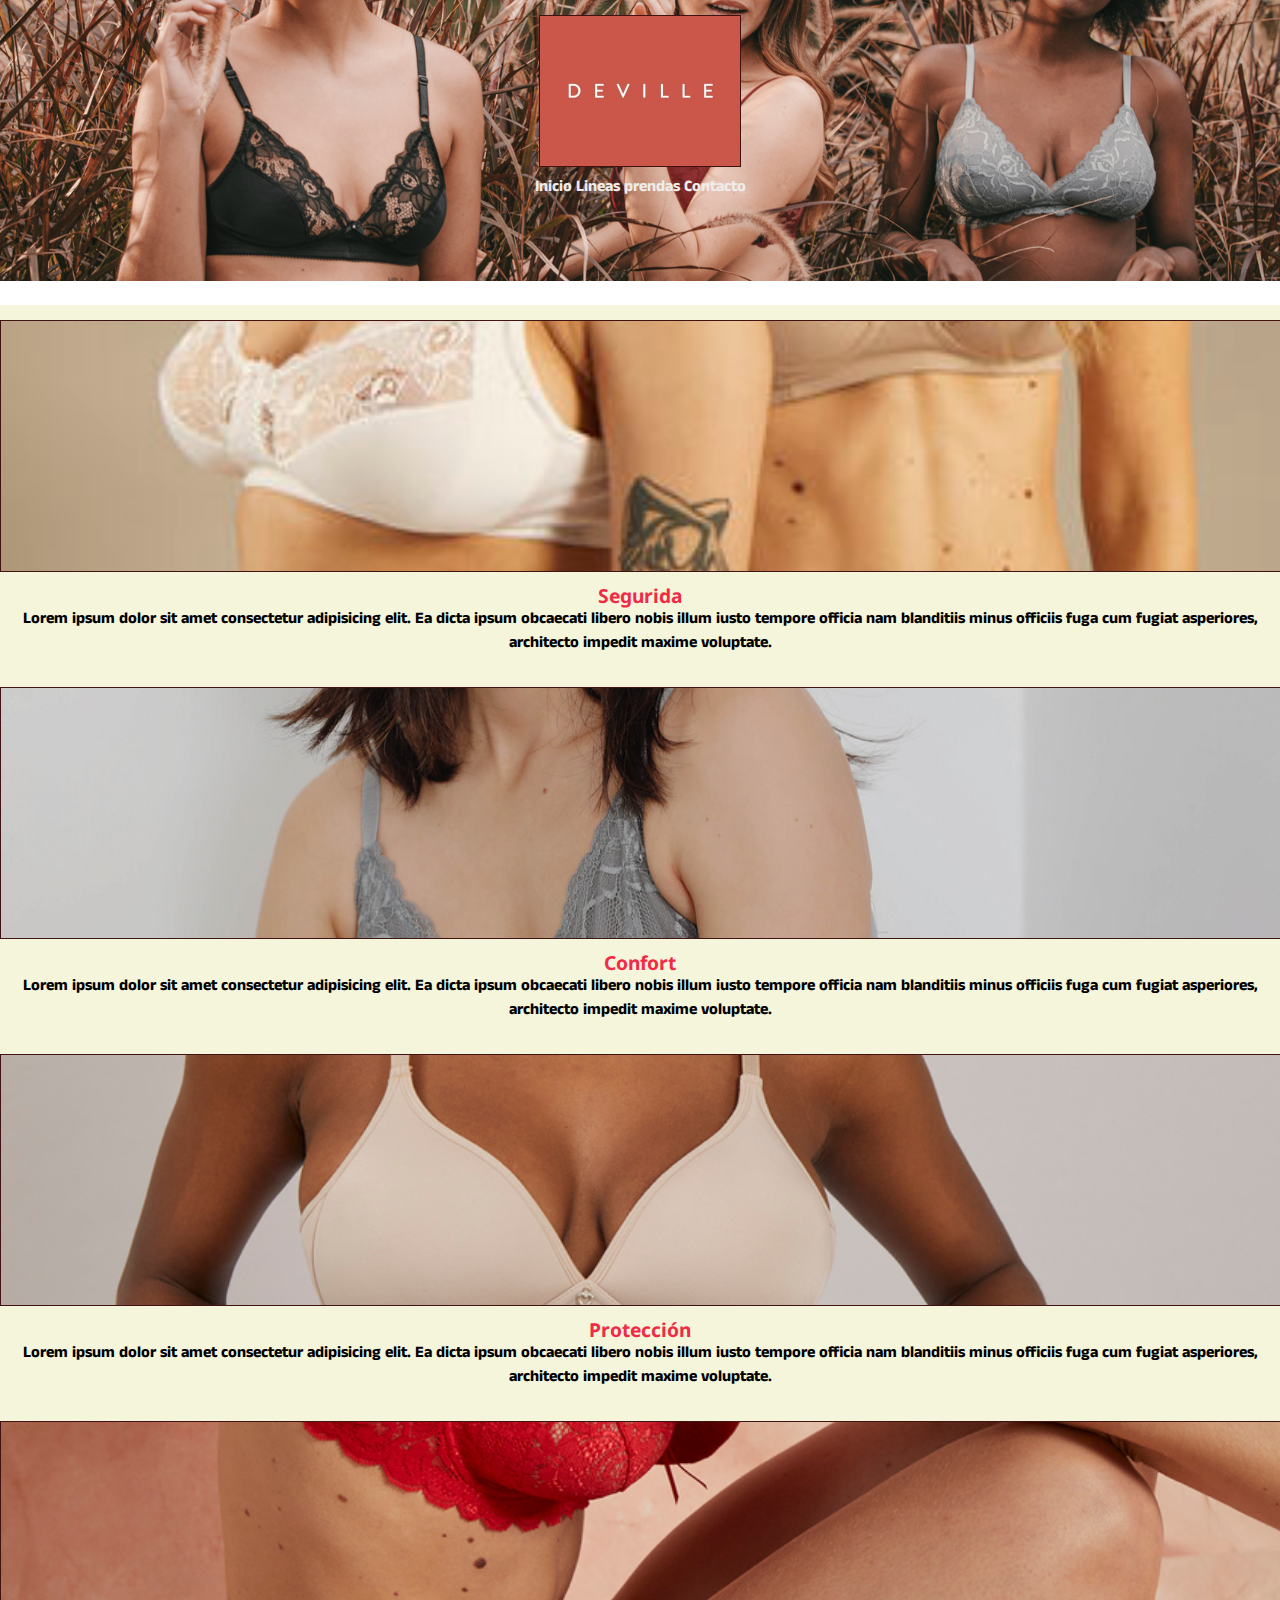
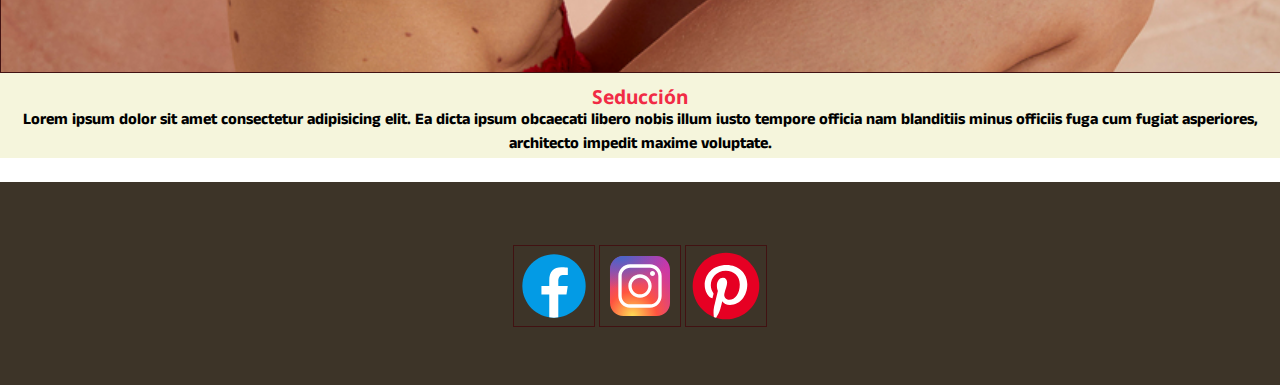
==== index.html @ 8cf228a0 "fist commit" ====
<!DOCTYPE html>
<html lang="en">
<head>
    <meta charset="UTF-8">
    <meta http-equiv="X-UA-Compatible" content="IE=edge">
    <meta name="viewport" content="width=device-width, initial-scale=1.0">
    <link rel="stylesheet" href="./style.html/estilos.css">
    <title>Ensayo1</title>
</head>
<body>
    <header class="container">
        <div class="navbar">
            <img class="marca" src="./img/logo deville (2).jpeg" alt="">
            <nav>
                <ul>
                    <li> <a href="./index.html">Inicio</a>
                    </li>

                    <li> <a href="./section/lineas.html">Lineas</a>
                    </li>

                    <li> <a href="./section/prendas.html">prendas</a>
                    </li>
                    
                    <li> <a href="./section/contacto.html">Contacto</a>
                    </li>
                </ul>
            </nav>

        </div>
    </header>

    <section class="cuerpo">      
        <div class="padre">

        <div class="lineafresca">

            <img class="picture" src="./img/DEVILLE_LB_1_0444.jpg" alt="">

            <h3>Segurida</h3>
            <p>Lorem ipsum dolor sit amet consectetur adipisicing elit. Ea dicta ipsum obcaecati libero nobis illum iusto tempore officia nam blanditiis minus officiis fuga cum fugiat asperiores, architecto impedit maxime voluptate.</p>
        </div>

        <div class="lineapiel">

            <img class="picture" src="./img/deville-49.jpg" alt="">

            <h3>Confort</h3>
            <p>Lorem ipsum dolor sit amet consectetur adipisicing elit. Ea dicta ipsum obcaecati libero nobis illum iusto tempore officia nam blanditiis minus officiis fuga cum fugiat asperiores, architecto impedit maxime voluptate.</p>
        </div>

        <div class="productobombacha">

            <img class="picture" src="./img/DEVILLE_LB_2_1413.jpg" alt="">

            <h3>Protección</h3>
            <p>Lorem ipsum dolor sit amet consectetur adipisicing elit. Ea dicta ipsum obcaecati libero nobis illum iusto tempore officia nam blanditiis minus officiis fuga cum fugiat asperiores, architecto impedit maxime voluptate.</p>
        </div>

        <div class="productocorpiño">

            <img class="picture" src="./img/DEVILLE_LB_1_1847.jpg" alt="">

            <h3>Seducción</h3>
            <p>Lorem ipsum dolor sit amet consectetur adipisicing elit. Ea dicta ipsum obcaecati libero nobis illum iusto tempore officia nam blanditiis minus officiis fuga cum fugiat asperiores, architecto impedit maxime voluptate.</p>
        </div>
    </div>

    </section>

    <footer>
        <div class="social">
            <img class="redes" src="./img/icons8-facebook-nuevo.svg" alt="Face">
            <img class="redes" src="./img/icons8-instagram.svg" alt="Insta">
            <img class="redes" src="./img/icons8-pinterest.svg" alt="Pinter">
        </div>
    </footer>
    
</body>
</html>
---- style.html/estilos.css ----
@import url('https://fonts.googleapis.com/css2?family=Anek+Telugu&family=Noto+Sans:wght@100&family=Raleway:wght@200&display=swap');

*{
    margin: 0;
    padding: 0;

}

body{
    text-align: center;
    font-family: 'Anek Telugu', sans-serif;
    font-weight: bolder;
    display: flex;
    flex-direction: column;
    min-height: 100vh;
}

header{
    display: grid;
    justify-content: center;
}

nav ul li{
    list-style-type: none;
    display: inline-block;
    gap: 10px;
    
    }

    .marca{
        width: 200px;
        height: 150px;
    }

h3{
    font-family: 'Noto Sans', sans-serif;
    font-size: larger;
    color: rgb(241, 43, 69);
}

a{
    text-decoration: none;
    color: rgb(238, 236, 234);
    
}

.redes{
width: 80px;
height: 80px;
}


footer{
    padding: 3em;
    background-color: rgb(61, 52, 40);
    margin-bottom: 0;
    margin-top: 1.5em;
}


header{
    grid-area: header;
    }

.navbar{
    grid-area: navbar;
}

.marca{
    grid-area: marca;
}
li{
    grid-area: nav;
}

.cuerpo{
    grid-area: cuerpo;
}
.picture{
    grid-area: picture;
}

footer{
    grid-area: footer;
}

.container{
    background-image: url(../img/DEVILLE_2746.jpg);
    background-size: cover ;
    background-position: center;
    background-repeat: no-repeat;
    margin-bottom: 1.5em;
    display: grid;
    gap: 20px;
    grid-template-areas: 
    "navbar"
    "marca"
    "li"
    "cuerpo"
    "footer";
}

.padre{
    background-color: beige;
    display: grid;
    grid-template-columns: 1fr;
    grid-template-rows: 1fr;
    justify-items: center;
    gap: 15px;
}

img{
    width: 100%;
    height: 250px;
    object-fit: cover;
    border: 1px solid rgb(65, 18, 18);
    margin-top: 15px;
}

@media(min-width: 768px;){
    .container{
        margin bottom: 1.5em;
        grid-template-columns: 1fr 1fr;
        grid-template-areas: 
        "navbar navbar"
        "marca li"
        "cuerpo cuerpo"
        "footer footer";
    }

    nav ul{
        display: flex;
        justify-content: space-between;
    }
    
    footer{
        margin-top: 0%;
    }
}


@media(min-width: 1024px;){
    .container{
        margin-bottom: 1.5rem;
        grid-template-columns: (4, 1fr);
        grid-template-areas: 
        "header header header header"
        "marca 0 li li"
        "cuerpo cuerpo cuerpo cuerpo"
        "picture picture picture picture"
        "footer footer footer footer";
}
nav ul{
    flex-direction: column;

}

.padre{
    display: grid;
    grid-template-columns: (4, 1fr);
}
.picture{
    width: 200px;
    height: 200px;
}

}
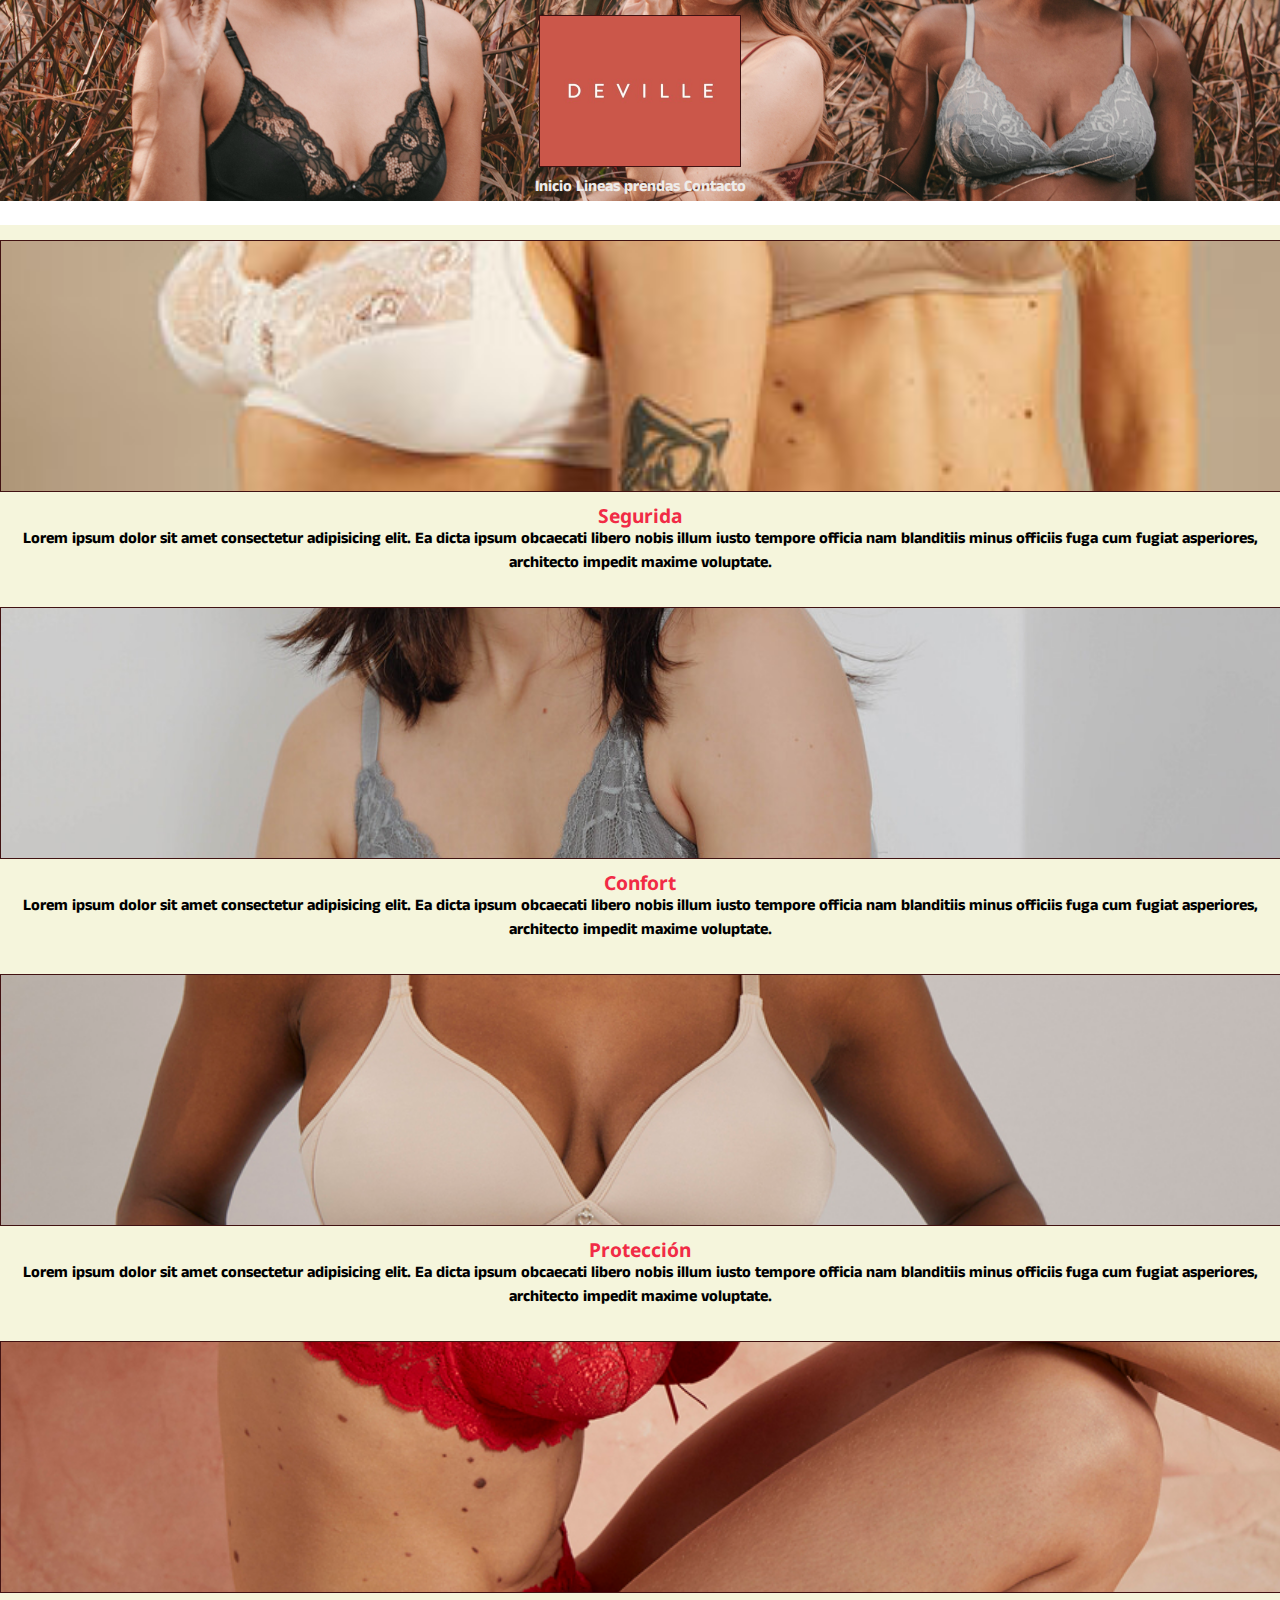
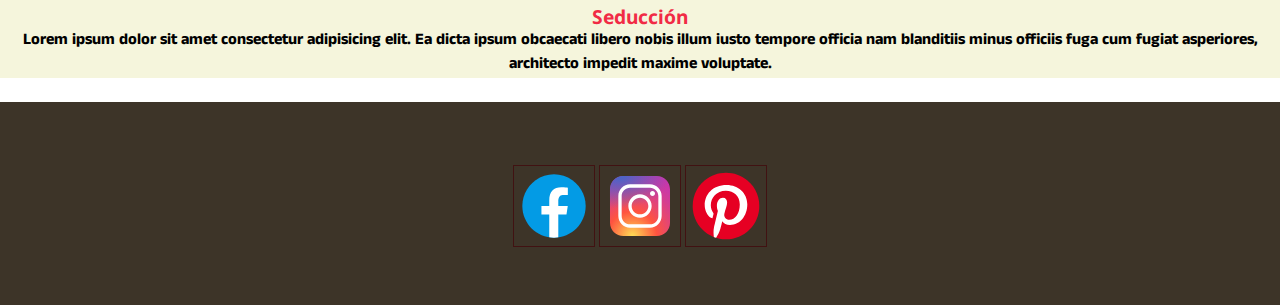
==== commit f38762cc: "agregue bootstrap" ====
--- a/index.html
+++ b/index.html
@@ -4,6 +4,7 @@
     <meta charset="UTF-8">
     <meta http-equiv="X-UA-Compatible" content="IE=edge">
     <meta name="viewport" content="width=device-width, initial-scale=1.0">
+    <link href="https://cdn.jsdelivr.net/npm/bootstrap@5.1.3/dist/css/bootstrap.min.css" rel="stylesheet" integrity="sha384-1BmE4kWBq78iYhFldvKuhfTAU6auU8tT94WrHftjDbrCEXSU1oBoqyl2QvZ6jIW3" crossorigin="anonymous">
     <link rel="stylesheet" href="./style.html/estilos.css">
     <title>Ensayo1</title>
 </head>
@@ -31,9 +32,9 @@
     </header>
 
     <section class="cuerpo">      
-        <div class="padre">
+        <div class="padre row">
 
-        <div class="lineafresca">
+        <div class="lineafresca col-sm-6 col-lg-3">
 
             <img class="picture" src="./img/DEVILLE_LB_1_0444.jpg" alt="">
 
@@ -41,7 +42,7 @@
             <p>Lorem ipsum dolor sit amet consectetur adipisicing elit. Ea dicta ipsum obcaecati libero nobis illum iusto tempore officia nam blanditiis minus officiis fuga cum fugiat asperiores, architecto impedit maxime voluptate.</p>
         </div>
 
-        <div class="lineapiel">
+        <div class="lineapiel col-sm-6 col-lg-3">
 
             <img class="picture" src="./img/deville-49.jpg" alt="">
 
@@ -49,7 +50,7 @@
             <p>Lorem ipsum dolor sit amet consectetur adipisicing elit. Ea dicta ipsum obcaecati libero nobis illum iusto tempore officia nam blanditiis minus officiis fuga cum fugiat asperiores, architecto impedit maxime voluptate.</p>
         </div>
 
-        <div class="productobombacha">
+        <div class="productobombacha col-sm-6 col-lg-3">
 
             <img class="picture" src="./img/DEVILLE_LB_2_1413.jpg" alt="">
 
@@ -57,7 +58,7 @@
             <p>Lorem ipsum dolor sit amet consectetur adipisicing elit. Ea dicta ipsum obcaecati libero nobis illum iusto tempore officia nam blanditiis minus officiis fuga cum fugiat asperiores, architecto impedit maxime voluptate.</p>
         </div>
 
-        <div class="productocorpiño">
+        <div class="productocorpiño col-sm-6 col-lg-3">
 
             <img class="picture" src="./img/DEVILLE_LB_1_1847.jpg" alt="">
 
@@ -75,6 +76,8 @@
             <img class="redes" src="./img/icons8-pinterest.svg" alt="Pinter">
         </div>
     </footer>
+    <script src="https://cdn.jsdelivr.net/npm/@popperjs/core@2.10.2/dist/umd/popper.min.js" integrity="sha384-7+zCNj/IqJ95wo16oMtfsKbZ9ccEh31eOz1HGyDuCQ6wgnyJNSYdrPa03rtR1zdB" crossorigin="anonymous"></script>
+<script src="https://cdn.jsdelivr.net/npm/bootstrap@5.1.3/dist/js/bootstrap.min.js" integrity="sha384-QJHtvGhmr9XOIpI6YVutG+2QOK9T+ZnN4kzFN1RtK3zEFEIsxhlmWl5/YESvpZ13" crossorigin="anonymous"></script>
     
 </body>
 </html>--- a/style.html/estilos.css
+++ b/style.html/estilos.css
@@ -16,8 +16,13 @@
 }
 
 header{
-    display: grid;
+    background-image: url(../img/DEVILLE_2746.jpg);
+    background-size: cover ;
+    background-position: center;
+    background-repeat: no-repeat;
+    margin-bottom: 1.5em;
     justify-content: center;
+        
 }
 
 nav ul li{
@@ -58,47 +63,6 @@
 }
 
 
-header{
-    grid-area: header;
-    }
-
-.navbar{
-    grid-area: navbar;
-}
-
-.marca{
-    grid-area: marca;
-}
-li{
-    grid-area: nav;
-}
-
-.cuerpo{
-    grid-area: cuerpo;
-}
-.picture{
-    grid-area: picture;
-}
-
-footer{
-    grid-area: footer;
-}
-
-.container{
-    background-image: url(../img/DEVILLE_2746.jpg);
-    background-size: cover ;
-    background-position: center;
-    background-repeat: no-repeat;
-    margin-bottom: 1.5em;
-    display: grid;
-    gap: 20px;
-    grid-template-areas: 
-    "navbar"
-    "marca"
-    "li"
-    "cuerpo"
-    "footer";
-}
 
 .padre{
     background-color: beige;
@@ -117,51 +81,3 @@
     margin-top: 15px;
 }
 
-@media(min-width: 768px;){
-    .container{
-        margin bottom: 1.5em;
-        grid-template-columns: 1fr 1fr;
-        grid-template-areas: 
-        "navbar navbar"
-        "marca li"
-        "cuerpo cuerpo"
-        "footer footer";
-    }
-
-    nav ul{
-        display: flex;
-        justify-content: space-between;
-    }
-    
-    footer{
-        margin-top: 0%;
-    }
-}
-
-
-@media(min-width: 1024px;){
-    .container{
-        margin-bottom: 1.5rem;
-        grid-template-columns: (4, 1fr);
-        grid-template-areas: 
-        "header header header header"
-        "marca 0 li li"
-        "cuerpo cuerpo cuerpo cuerpo"
-        "picture picture picture picture"
-        "footer footer footer footer";
-}
-nav ul{
-    flex-direction: column;
-
-}
-
-.padre{
-    display: grid;
-    grid-template-columns: (4, 1fr);
-}
-.picture{
-    width: 200px;
-    height: 200px;
-}
-
-}
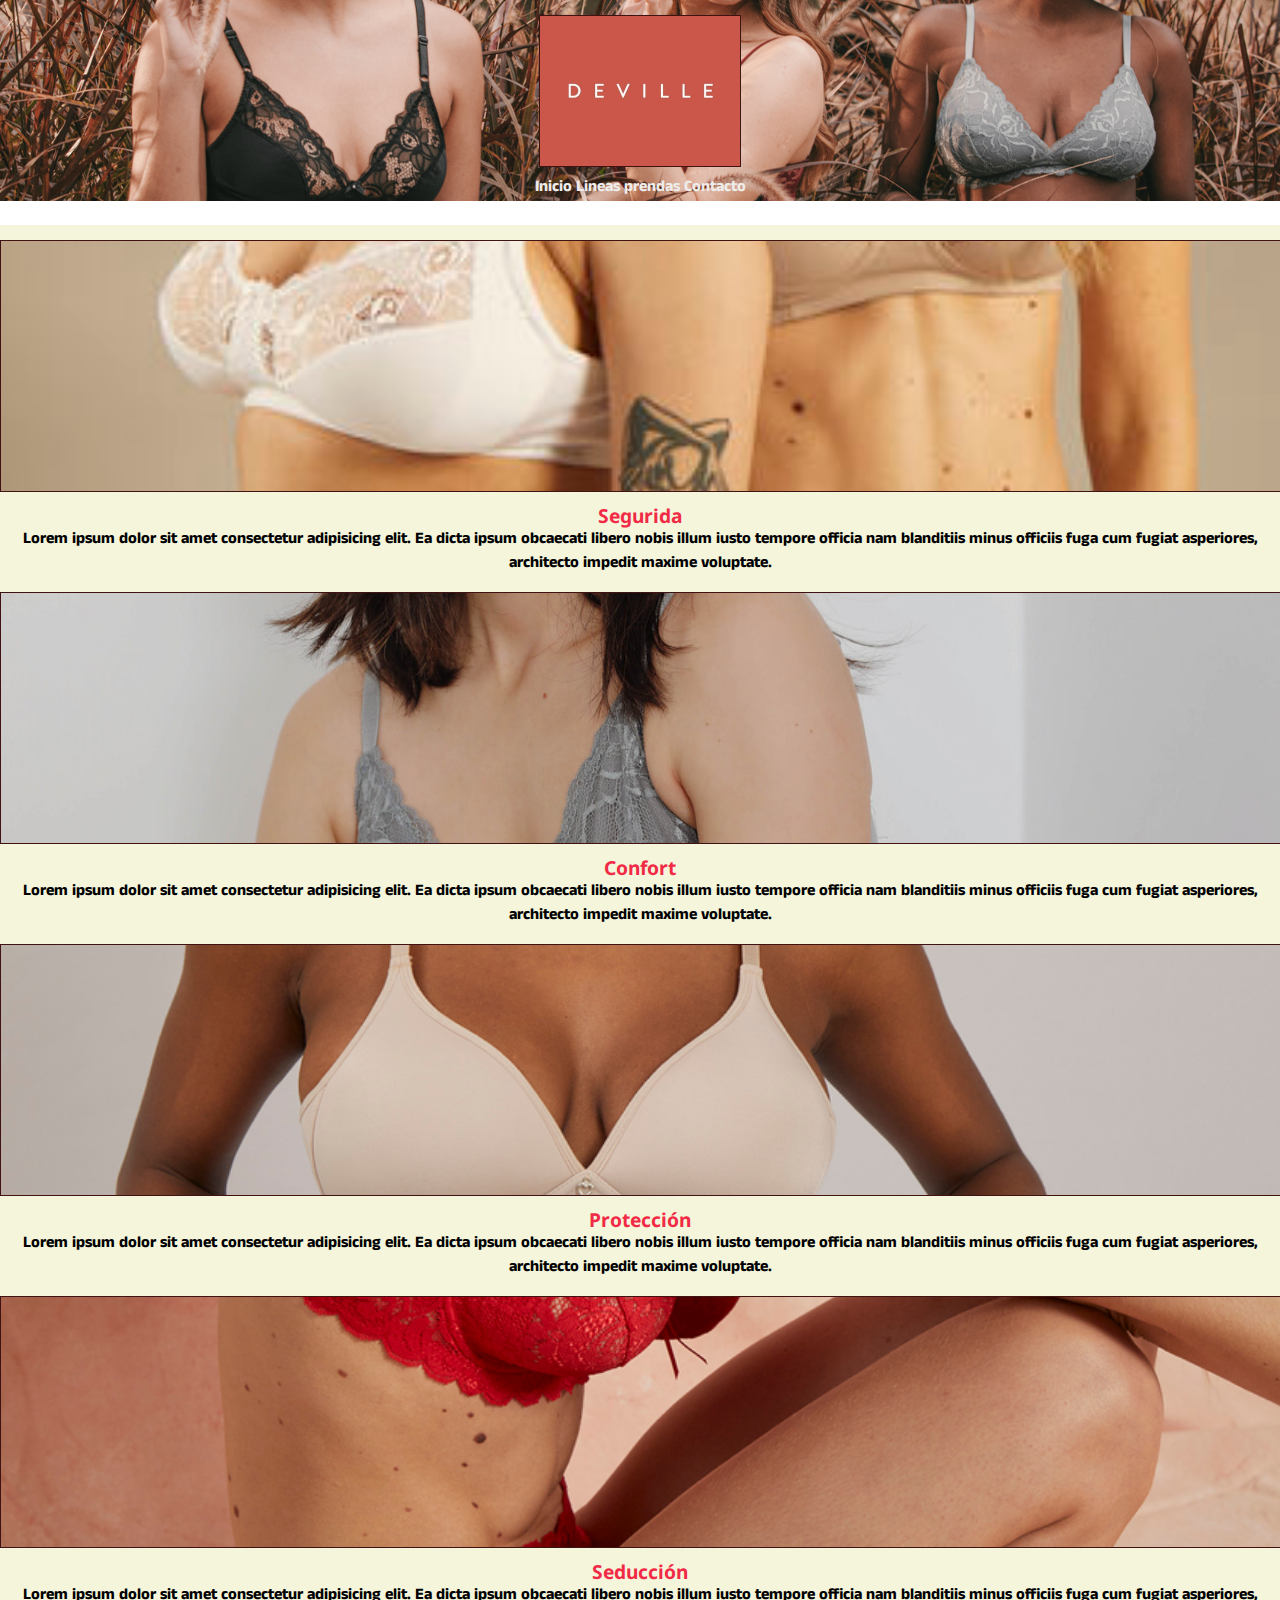
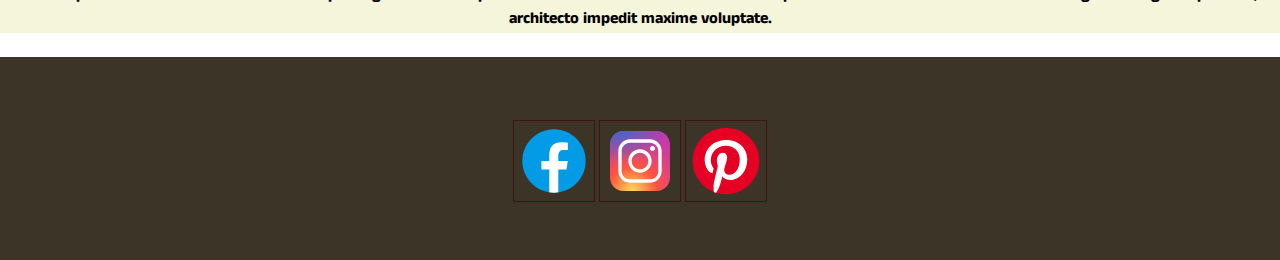
==== commit bf14f3c4: "modifique css" ====
--- a/index.html
+++ b/index.html
@@ -6,10 +6,10 @@
     <meta name="viewport" content="width=device-width, initial-scale=1.0">
     <link href="https://cdn.jsdelivr.net/npm/bootstrap@5.1.3/dist/css/bootstrap.min.css" rel="stylesheet" integrity="sha384-1BmE4kWBq78iYhFldvKuhfTAU6auU8tT94WrHftjDbrCEXSU1oBoqyl2QvZ6jIW3" crossorigin="anonymous">
     <link rel="stylesheet" href="./style.html/estilos.css">
-    <title>Ensayo1</title>
+    <title>PreEntrega2</title>
 </head>
 <body>
-    <header class="container">
+    <header>
         <div class="navbar">
             <img class="marca" src="./img/logo deville (2).jpeg" alt="">
             <nav>
--- a/style.html/estilos.css
+++ b/style.html/estilos.css
@@ -63,14 +63,9 @@
 }
 
 
-
 .padre{
     background-color: beige;
-    display: grid;
-    grid-template-columns: 1fr;
-    grid-template-rows: 1fr;
-    justify-items: center;
-    gap: 15px;
+    
 }
 
 img{
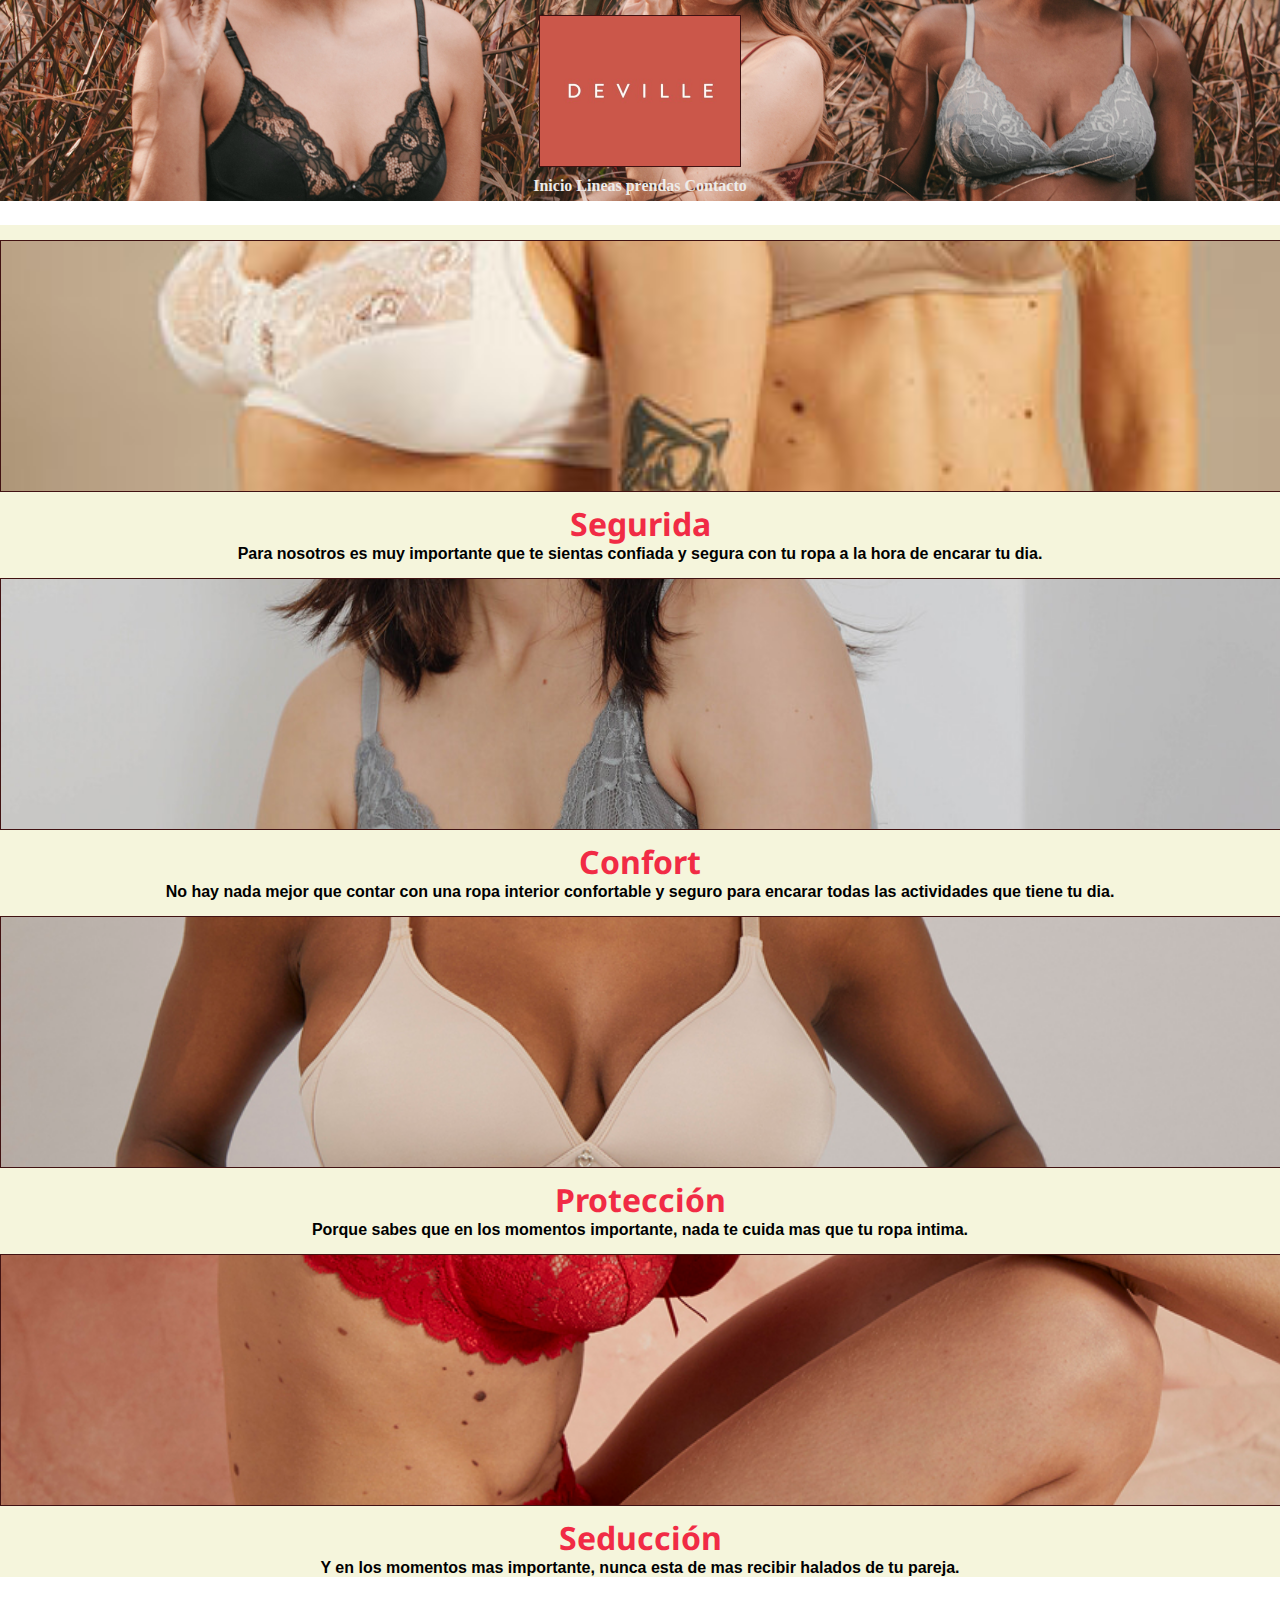
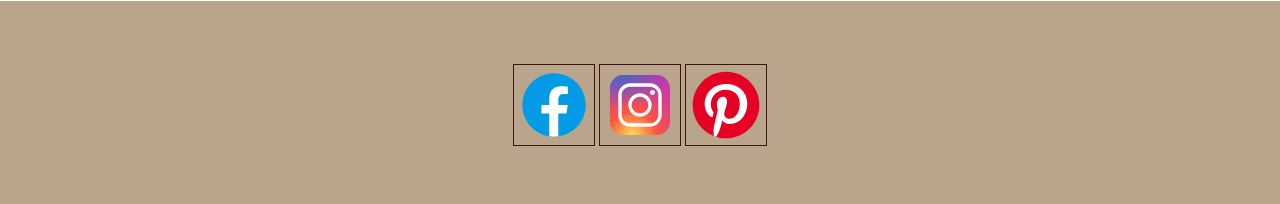
==== commit d918b65b: "agregue detalles a etiquetas" ====
--- a/index.html
+++ b/index.html
@@ -39,7 +39,7 @@
             <img class="picture" src="./img/DEVILLE_LB_1_0444.jpg" alt="">
 
             <h3>Segurida</h3>
-            <p>Lorem ipsum dolor sit amet consectetur adipisicing elit. Ea dicta ipsum obcaecati libero nobis illum iusto tempore officia nam blanditiis minus officiis fuga cum fugiat asperiores, architecto impedit maxime voluptate.</p>
+            <p>Para nosotros es muy importante que te sientas confiada y segura con tu ropa a la hora de encarar tu dia.</p>
         </div>
 
         <div class="lineapiel col-sm-6 col-lg-3">
@@ -47,7 +47,7 @@
             <img class="picture" src="./img/deville-49.jpg" alt="">
 
             <h3>Confort</h3>
-            <p>Lorem ipsum dolor sit amet consectetur adipisicing elit. Ea dicta ipsum obcaecati libero nobis illum iusto tempore officia nam blanditiis minus officiis fuga cum fugiat asperiores, architecto impedit maxime voluptate.</p>
+            <p>No hay nada mejor que contar con una ropa interior confortable y seguro para encarar todas las actividades que tiene tu dia.</p>
         </div>
 
         <div class="productobombacha col-sm-6 col-lg-3">
@@ -55,7 +55,7 @@
             <img class="picture" src="./img/DEVILLE_LB_2_1413.jpg" alt="">
 
             <h3>Protección</h3>
-            <p>Lorem ipsum dolor sit amet consectetur adipisicing elit. Ea dicta ipsum obcaecati libero nobis illum iusto tempore officia nam blanditiis minus officiis fuga cum fugiat asperiores, architecto impedit maxime voluptate.</p>
+            <p>Porque sabes que en los momentos importante, nada te cuida mas que tu ropa intima.</p>
         </div>
 
         <div class="productocorpiño col-sm-6 col-lg-3">
@@ -63,7 +63,7 @@
             <img class="picture" src="./img/DEVILLE_LB_1_1847.jpg" alt="">
 
             <h3>Seducción</h3>
-            <p>Lorem ipsum dolor sit amet consectetur adipisicing elit. Ea dicta ipsum obcaecati libero nobis illum iusto tempore officia nam blanditiis minus officiis fuga cum fugiat asperiores, architecto impedit maxime voluptate.</p>
+            <p>Y en los momentos mas importante, nunca esta de mas recibir halados de tu pareja.</p>
         </div>
     </div>
 
--- a/style.html/estilos.css
+++ b/style.html/estilos.css
@@ -28,7 +28,7 @@
 nav ul li{
     list-style-type: none;
     display: inline-block;
-    gap: 10px;
+    gap: 20px;
     
     }
 
@@ -39,13 +39,18 @@
 
 h3{
     font-family: 'Noto Sans', sans-serif;
-    font-size: larger;
+    font-size: xx-large;
     color: rgb(241, 43, 69);
+}
+p{
+    font-family: 'Dosis', sans-serif;
 }
 
 a{
     text-decoration: none;
     color: rgb(238, 236, 234);
+    font-family: 'Shadows Into Light', cursive;
+    font-size: xlarger;
     
 }
 
@@ -57,7 +62,7 @@
 
 footer{
     padding: 3em;
-    background-color: rgb(61, 52, 40);
+    background-color: rgb(184, 165, 140);
     margin-bottom: 0;
     margin-top: 1.5em;
 }
